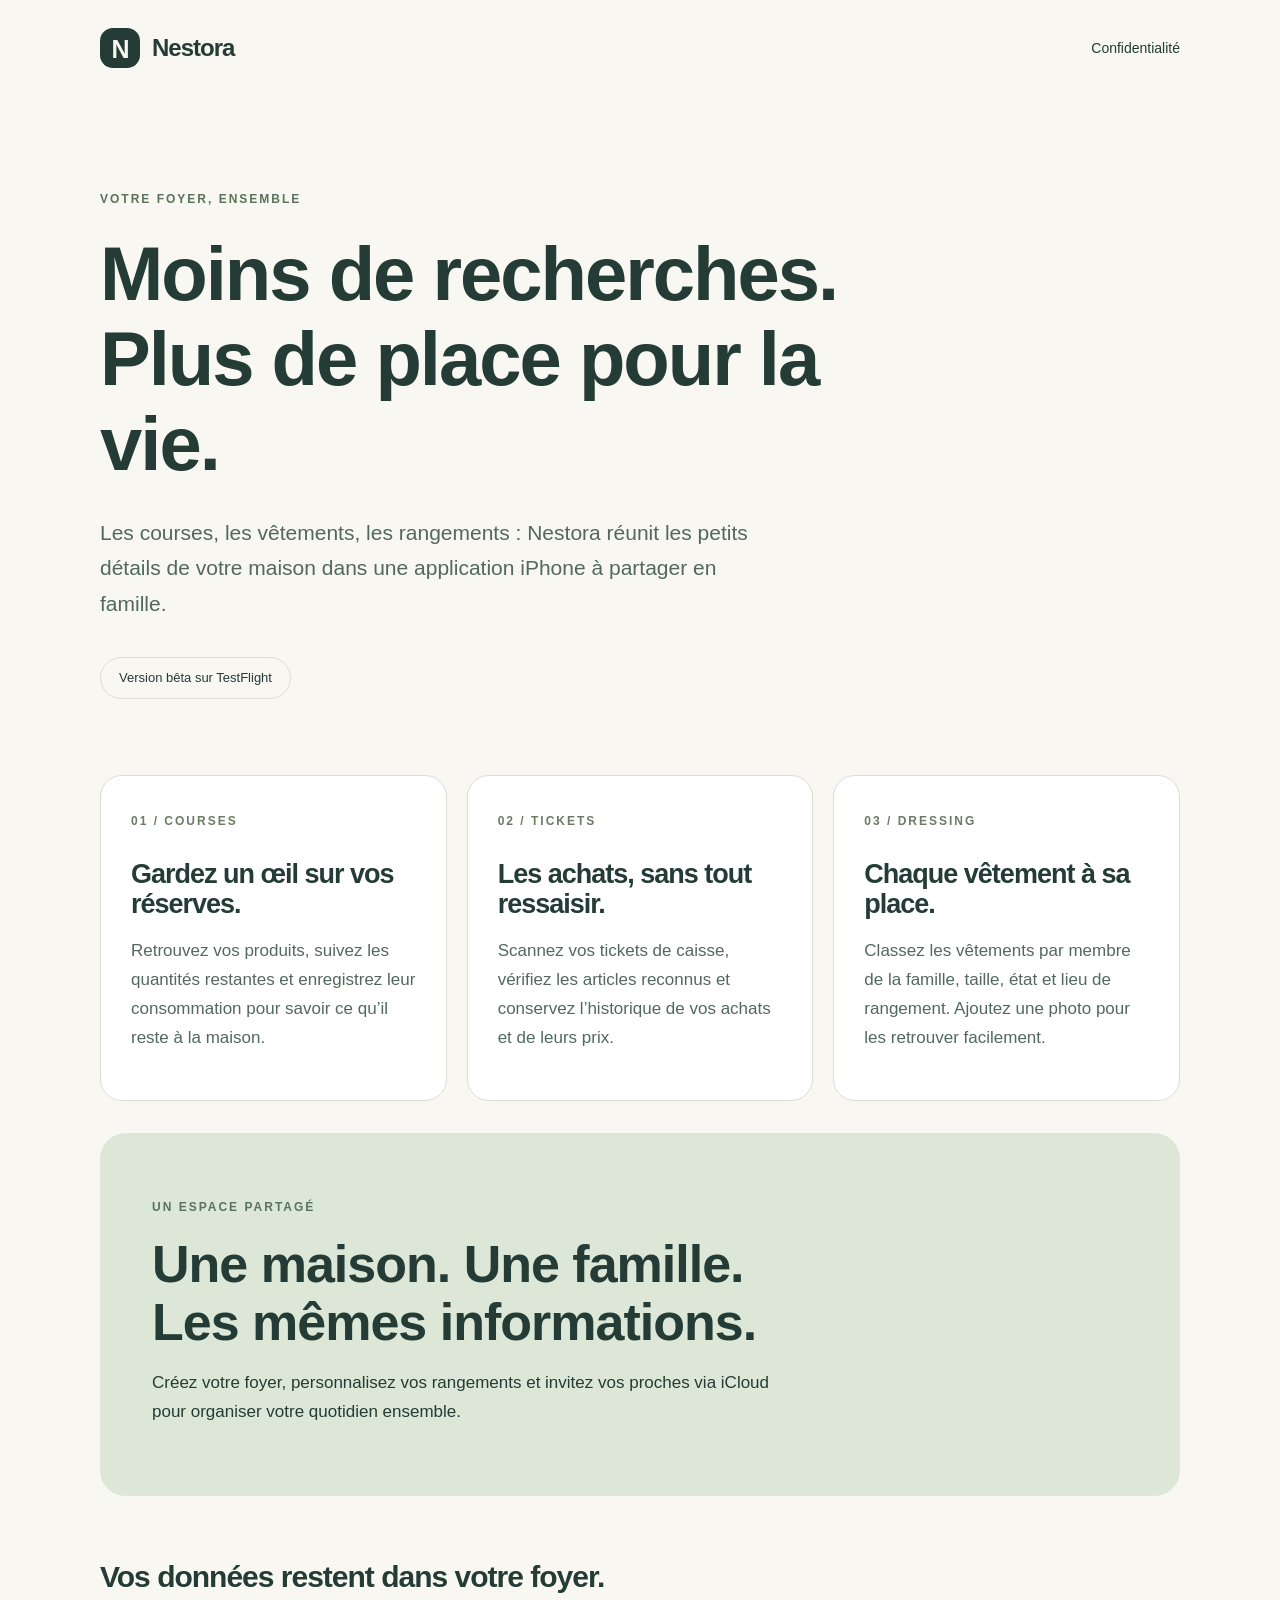
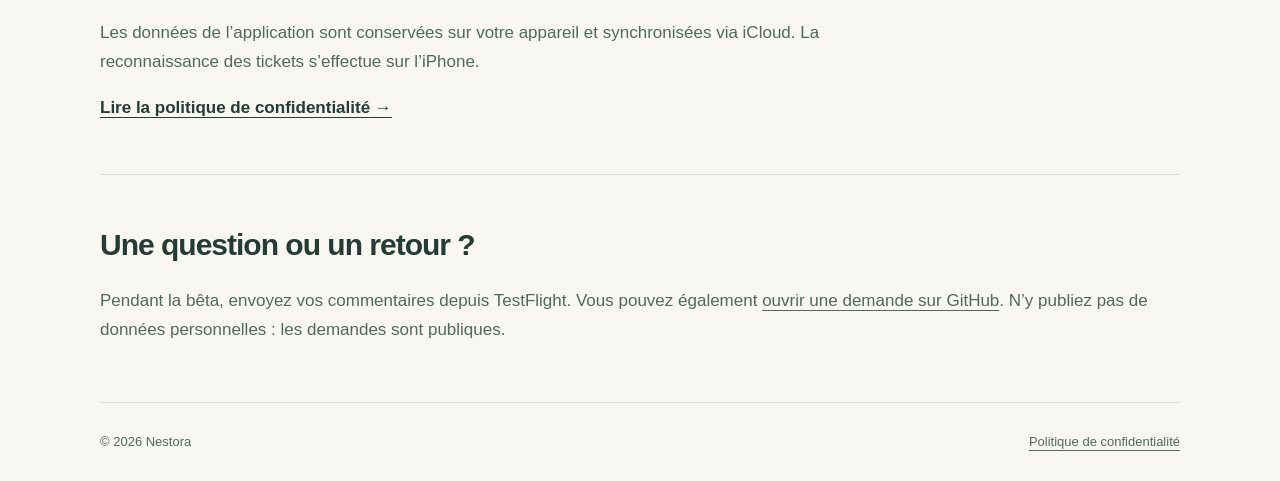
==== index.html @ a8746d40 "Create Nestora presentation and privacy pages" ====
<!doctype html>
<html lang="fr">
<head>
  <meta charset="utf-8">
  <meta name="viewport" content="width=device-width, initial-scale=1">
  <meta name="description" content="Nestora, votre stock alimentaire et votre dressing familial réunis sur iPhone, avec partage via iCloud.">
  <title>Nestora — Un foyer bien organisé</title>
  <link rel="stylesheet" href="style.css">
</head>
<body>
  <header class="wrap"><a class="brand" href="./" aria-label="Nestora, accueil"><span class="logo" aria-hidden="true">N</span>Nestora</a><nav aria-label="Navigation"><a href="privacy.html">Confidentialité</a></nav></header>
  <main class="wrap">
    <section class="hero">
      <p class="eyebrow">VOTRE FOYER, ENSEMBLE</p>
      <h1>Moins de recherches.<br>Plus de place pour la vie.</h1>
      <p class="intro">Les courses, les vêtements, les rangements : Nestora réunit les petits détails de votre maison dans une application iPhone à partager en famille.</p>
      <span class="badge">Version bêta sur TestFlight</span>
    </section>
    <section class="grid" aria-label="Fonctionnalités">
      <article><span class="number">01 / COURSES</span><h2>Gardez un œil sur vos réserves.</h2><p>Retrouvez vos produits, suivez les quantités restantes et enregistrez leur consommation pour savoir ce qu’il reste à la maison.</p></article>
      <article><span class="number">02 / TICKETS</span><h2>Les achats, sans tout ressaisir.</h2><p>Scannez vos tickets de caisse, vérifiez les articles reconnus et conservez l’historique de vos achats et de leurs prix.</p></article>
      <article><span class="number">03 / DRESSING</span><h2>Chaque vêtement à sa place.</h2><p>Classez les vêtements par membre de la famille, taille, état et lieu de rangement. Ajoutez une photo pour les retrouver facilement.</p></article>
    </section>
    <section class="family"><p class="eyebrow">UN ESPACE PARTAGÉ</p><h2>Une maison. Une famille.<br>Les mêmes informations.</h2><p>Créez votre foyer, personnalisez vos rangements et invitez vos proches via iCloud pour organiser votre quotidien ensemble.</p></section>
    <section class="trust"><h2>Vos données restent dans votre foyer.</h2><p>Les données de l’application sont conservées sur votre appareil et synchronisées via iCloud. La reconnaissance des tickets s’effectue sur l’iPhone.</p><a class="text-link" href="privacy.html">Lire la politique de confidentialité →</a></section>
    <section class="contact" id="contact"><h2>Une question ou un retour ?</h2><p>Pendant la bêta, envoyez vos commentaires depuis TestFlight. Vous pouvez également <a href="https://github.com/mtaieb/nestora-site/issues">ouvrir une demande sur GitHub</a>. N’y publiez pas de données personnelles : les demandes sont publiques.</p></section>
  </main>
  <footer class="wrap"><span>© 2026 Nestora</span><a href="privacy.html">Politique de confidentialité</a></footer>
</body>
</html>
---- style.css ----
:root{color-scheme:light;--ink:#243c35;--muted:#53685f;--paper:#f8f7f1;--green:#dce7d7;--line:#d9dfd4}*{box-sizing:border-box}body{margin:0;background:var(--paper);color:var(--ink);font:17px/1.7 -apple-system,BlinkMacSystemFont,"Segoe UI",sans-serif}a{color:inherit;text-underline-offset:4px}a:focus-visible{outline:3px solid #42684b;outline-offset:6px}.wrap{width:min(1080px,calc(100% - 48px));margin:auto}header{display:flex;align-items:center;justify-content:space-between;padding:28px 0}.brand{display:flex;align-items:center;gap:12px;font-size:24px;font-weight:700;text-decoration:none;letter-spacing:-1px}.logo{background:var(--ink);color:var(--paper);width:40px;height:40px;display:grid;place-items:center;border-radius:13px;font-size:25px}nav{font-size:14px}nav a{text-decoration:none}.hero{padding:80px 0 76px;max-width:850px}.eyebrow,.number{font-size:12px;letter-spacing:2px;font-weight:700}.eyebrow{color:#5a735b}h1,h2{line-height:1.12;letter-spacing:-2px;font-weight:600}h1{font-size:clamp(42px,6.4vw,76px);margin:22px 0 28px}h2{font-size:30px;letter-spacing:-1px}.intro{font-size:21px;max-width:680px;color:var(--muted)}.badge{display:inline-block;margin-top:14px;border:1px solid var(--line);border-radius:50px;padding:9px 18px;font-size:13px}.grid{display:grid;grid-template-columns:repeat(3,1fr);gap:20px}.grid article{padding:30px;background:#fff;border:1px solid var(--line);border-radius:22px}.number{color:#6c7c64}.grid h2{font-size:27px;margin:24px 0 18px}.grid p,.trust p,.contact p{color:var(--muted)}.family{background:var(--green);padding:52px;border-radius:26px;margin:32px 0 64px}.family h2{font-size:clamp(34px,4.5vw,52px);margin:18px 0}.family p:last-child{max-width:650px}.trust{max-width:750px;padding:0 0 52px}.text-link{font-weight:600}.contact{padding:28px 0 40px;border-top:1px solid var(--line)}footer{display:flex;justify-content:space-between;gap:20px;border-top:1px solid var(--line);padding:28px 0;font-size:13px;color:var(--muted)}.policy{max-width:800px;padding:45px 0 65px}.policy h1{font-size:clamp(38px,5vw,58px)}.policy h2{margin-top:38px;font-size:25px}.policy p,.policy li{color:var(--muted)}.policy .updated{font-size:14px}.policy .summary{padding:24px;background:var(--green);border-radius:18px}@media(max-width:720px){.wrap{width:calc(100% - 36px)}header{padding:20px 0}.hero{padding:42px 0}.intro{font-size:19px}.grid{grid-template-columns:1fr}.grid article{padding:26px}.family{padding:30px;margin-bottom:44px}footer{flex-direction:column;gap:8px}nav{font-size:12px}}
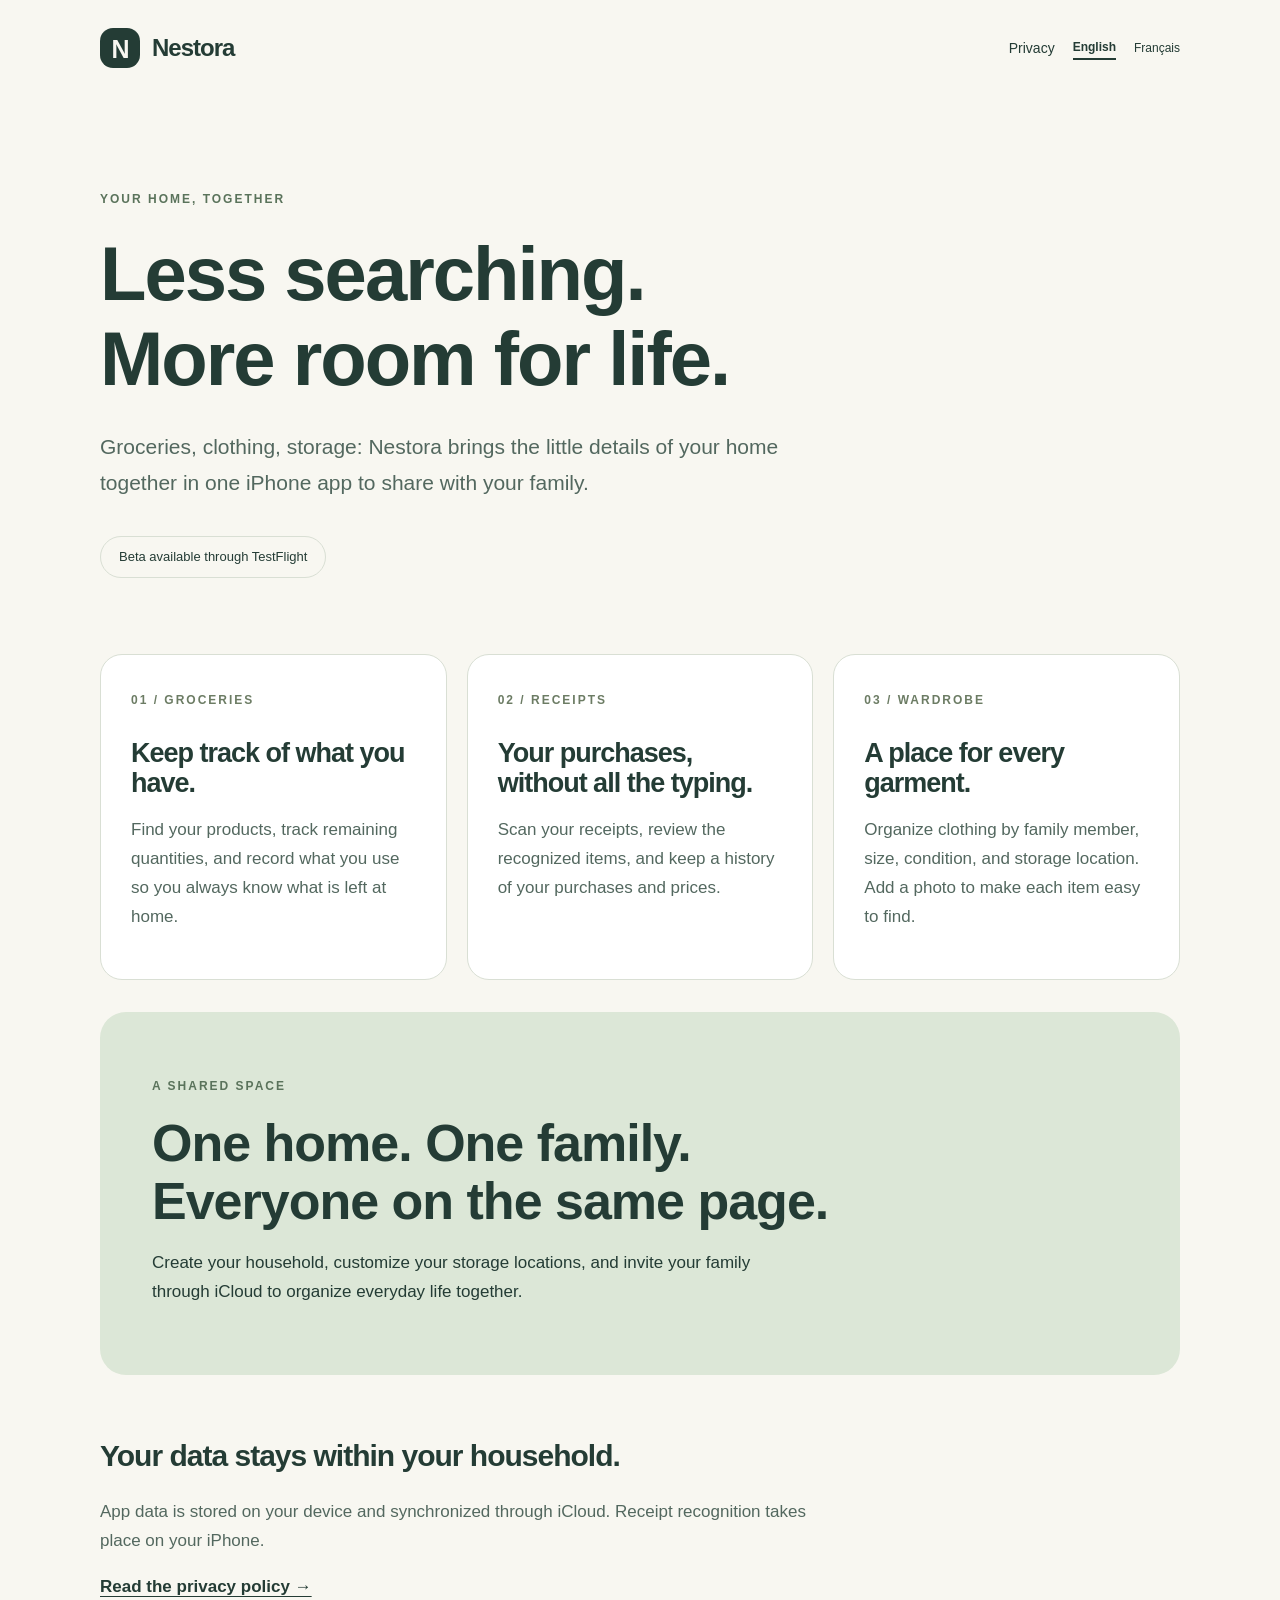
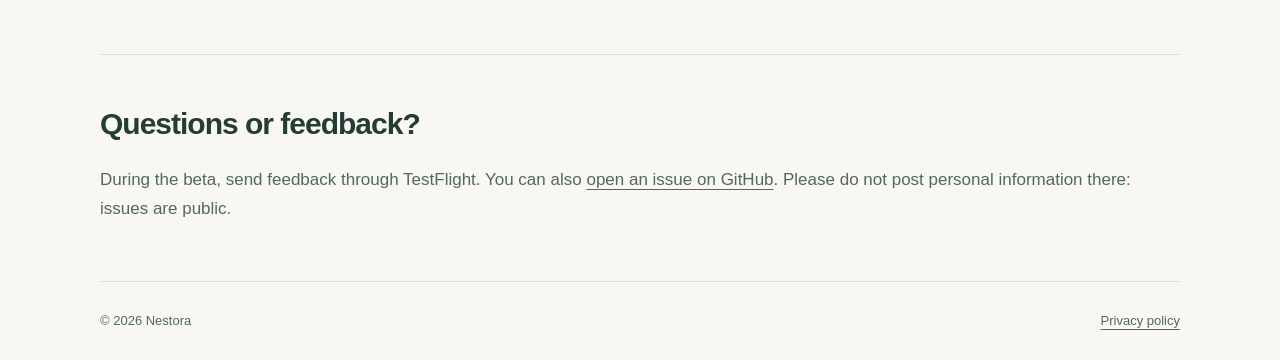
==== commit 75b87766: "Default to English and add French translations" ====
--- a/index.html
+++ b/index.html
@@ -1,30 +1,30 @@
 <!doctype html>
-<html lang="fr">
+<html lang="en">
 <head>
   <meta charset="utf-8">
   <meta name="viewport" content="width=device-width, initial-scale=1">
-  <meta name="description" content="Nestora, votre stock alimentaire et votre dressing familial réunis sur iPhone, avec partage via iCloud.">
-  <title>Nestora — Un foyer bien organisé</title>
+  <meta name="description" content="Nestora brings your grocery inventory and family wardrobe together on iPhone, with sharing through iCloud.">
+  <title>Nestora — A well-organized home</title>
   <link rel="stylesheet" href="style.css">
 </head>
 <body>
-  <header class="wrap"><a class="brand" href="./" aria-label="Nestora, accueil"><span class="logo" aria-hidden="true">N</span>Nestora</a><nav aria-label="Navigation"><a href="privacy.html">Confidentialité</a></nav></header>
+  <header class="wrap"><a class="brand" href="./" aria-label="Nestora, home"><span class="logo" aria-hidden="true">N</span>Nestora</a><nav aria-label="Navigation"><a href="privacy.html">Privacy</a><span class="language current" aria-current="true" lang="en">English</span><a class="language" href="fr/index.html" lang="fr" hreflang="fr" aria-label="Passer en français">Français</a></nav></header>
   <main class="wrap">
     <section class="hero">
-      <p class="eyebrow">VOTRE FOYER, ENSEMBLE</p>
-      <h1>Moins de recherches.<br>Plus de place pour la vie.</h1>
-      <p class="intro">Les courses, les vêtements, les rangements : Nestora réunit les petits détails de votre maison dans une application iPhone à partager en famille.</p>
-      <span class="badge">Version bêta sur TestFlight</span>
+      <p class="eyebrow">YOUR HOME, TOGETHER</p>
+      <h1>Less searching.<br>More room for life.</h1>
+      <p class="intro">Groceries, clothing, storage: Nestora brings the little details of your home together in one iPhone app to share with your family.</p>
+      <span class="badge">Beta available through TestFlight</span>
     </section>
-    <section class="grid" aria-label="Fonctionnalités">
-      <article><span class="number">01 / COURSES</span><h2>Gardez un œil sur vos réserves.</h2><p>Retrouvez vos produits, suivez les quantités restantes et enregistrez leur consommation pour savoir ce qu’il reste à la maison.</p></article>
-      <article><span class="number">02 / TICKETS</span><h2>Les achats, sans tout ressaisir.</h2><p>Scannez vos tickets de caisse, vérifiez les articles reconnus et conservez l’historique de vos achats et de leurs prix.</p></article>
-      <article><span class="number">03 / DRESSING</span><h2>Chaque vêtement à sa place.</h2><p>Classez les vêtements par membre de la famille, taille, état et lieu de rangement. Ajoutez une photo pour les retrouver facilement.</p></article>
+    <section class="grid" aria-label="Features">
+      <article><span class="number">01 / GROCERIES</span><h2>Keep track of what you have.</h2><p>Find your products, track remaining quantities, and record what you use so you always know what is left at home.</p></article>
+      <article><span class="number">02 / RECEIPTS</span><h2>Your purchases, without all the typing.</h2><p>Scan your receipts, review the recognized items, and keep a history of your purchases and prices.</p></article>
+      <article><span class="number">03 / WARDROBE</span><h2>A place for every garment.</h2><p>Organize clothing by family member, size, condition, and storage location. Add a photo to make each item easy to find.</p></article>
     </section>
-    <section class="family"><p class="eyebrow">UN ESPACE PARTAGÉ</p><h2>Une maison. Une famille.<br>Les mêmes informations.</h2><p>Créez votre foyer, personnalisez vos rangements et invitez vos proches via iCloud pour organiser votre quotidien ensemble.</p></section>
-    <section class="trust"><h2>Vos données restent dans votre foyer.</h2><p>Les données de l’application sont conservées sur votre appareil et synchronisées via iCloud. La reconnaissance des tickets s’effectue sur l’iPhone.</p><a class="text-link" href="privacy.html">Lire la politique de confidentialité →</a></section>
-    <section class="contact" id="contact"><h2>Une question ou un retour ?</h2><p>Pendant la bêta, envoyez vos commentaires depuis TestFlight. Vous pouvez également <a href="https://github.com/mtaieb/nestora-site/issues">ouvrir une demande sur GitHub</a>. N’y publiez pas de données personnelles : les demandes sont publiques.</p></section>
+    <section class="family"><p class="eyebrow">A SHARED SPACE</p><h2>One home. One family.<br>Everyone on the same page.</h2><p>Create your household, customize your storage locations, and invite your family through iCloud to organize everyday life together.</p></section>
+    <section class="trust"><h2>Your data stays within your household.</h2><p>App data is stored on your device and synchronized through iCloud. Receipt recognition takes place on your iPhone.</p><a class="text-link" href="privacy.html">Read the privacy policy →</a></section>
+    <section class="contact" id="contact"><h2>Questions or feedback?</h2><p>During the beta, send feedback through TestFlight. You can also <a href="https://github.com/mtaieb/nestora-site/issues">open an issue on GitHub</a>. Please do not post personal information there: issues are public.</p></section>
   </main>
-  <footer class="wrap"><span>© 2026 Nestora</span><a href="privacy.html">Politique de confidentialité</a></footer>
+  <footer class="wrap"><span>© 2026 Nestora</span><a href="privacy.html">Privacy policy</a></footer>
 </body>
 </html>
--- a/style.css
+++ b/style.css
@@ -1 +1,3 @@
 :root{color-scheme:light;--ink:#243c35;--muted:#53685f;--paper:#f8f7f1;--green:#dce7d7;--line:#d9dfd4}*{box-sizing:border-box}body{margin:0;background:var(--paper);color:var(--ink);font:17px/1.7 -apple-system,BlinkMacSystemFont,"Segoe UI",sans-serif}a{color:inherit;text-underline-offset:4px}a:focus-visible{outline:3px solid #42684b;outline-offset:6px}.wrap{width:min(1080px,calc(100% - 48px));margin:auto}header{display:flex;align-items:center;justify-content:space-between;padding:28px 0}.brand{display:flex;align-items:center;gap:12px;font-size:24px;font-weight:700;text-decoration:none;letter-spacing:-1px}.logo{background:var(--ink);color:var(--paper);width:40px;height:40px;display:grid;place-items:center;border-radius:13px;font-size:25px}nav{font-size:14px}nav a{text-decoration:none}.hero{padding:80px 0 76px;max-width:850px}.eyebrow,.number{font-size:12px;letter-spacing:2px;font-weight:700}.eyebrow{color:#5a735b}h1,h2{line-height:1.12;letter-spacing:-2px;font-weight:600}h1{font-size:clamp(42px,6.4vw,76px);margin:22px 0 28px}h2{font-size:30px;letter-spacing:-1px}.intro{font-size:21px;max-width:680px;color:var(--muted)}.badge{display:inline-block;margin-top:14px;border:1px solid var(--line);border-radius:50px;padding:9px 18px;font-size:13px}.grid{display:grid;grid-template-columns:repeat(3,1fr);gap:20px}.grid article{padding:30px;background:#fff;border:1px solid var(--line);border-radius:22px}.number{color:#6c7c64}.grid h2{font-size:27px;margin:24px 0 18px}.grid p,.trust p,.contact p{color:var(--muted)}.family{background:var(--green);padding:52px;border-radius:26px;margin:32px 0 64px}.family h2{font-size:clamp(34px,4.5vw,52px);margin:18px 0}.family p:last-child{max-width:650px}.trust{max-width:750px;padding:0 0 52px}.text-link{font-weight:600}.contact{padding:28px 0 40px;border-top:1px solid var(--line)}footer{display:flex;justify-content:space-between;gap:20px;border-top:1px solid var(--line);padding:28px 0;font-size:13px;color:var(--muted)}.policy{max-width:800px;padding:45px 0 65px}.policy h1{font-size:clamp(38px,5vw,58px)}.policy h2{margin-top:38px;font-size:25px}.policy p,.policy li{color:var(--muted)}.policy .updated{font-size:14px}.policy .summary{padding:24px;background:var(--green);border-radius:18px}@media(max-width:720px){.wrap{width:calc(100% - 36px)}header{padding:20px 0}.hero{padding:42px 0}.intro{font-size:19px}.grid{grid-template-columns:1fr}.grid article{padding:26px}.family{padding:30px;margin-bottom:44px}footer{flex-direction:column;gap:8px}nav{font-size:12px}}
+
+nav{display:flex;align-items:center;gap:18px;flex-wrap:wrap;justify-content:flex-end}.language{font-size:12px}.current{font-weight:700;border-bottom:2px solid var(--ink)}@media(max-width:480px){header{gap:16px}nav{gap:10px;max-width:190px}}
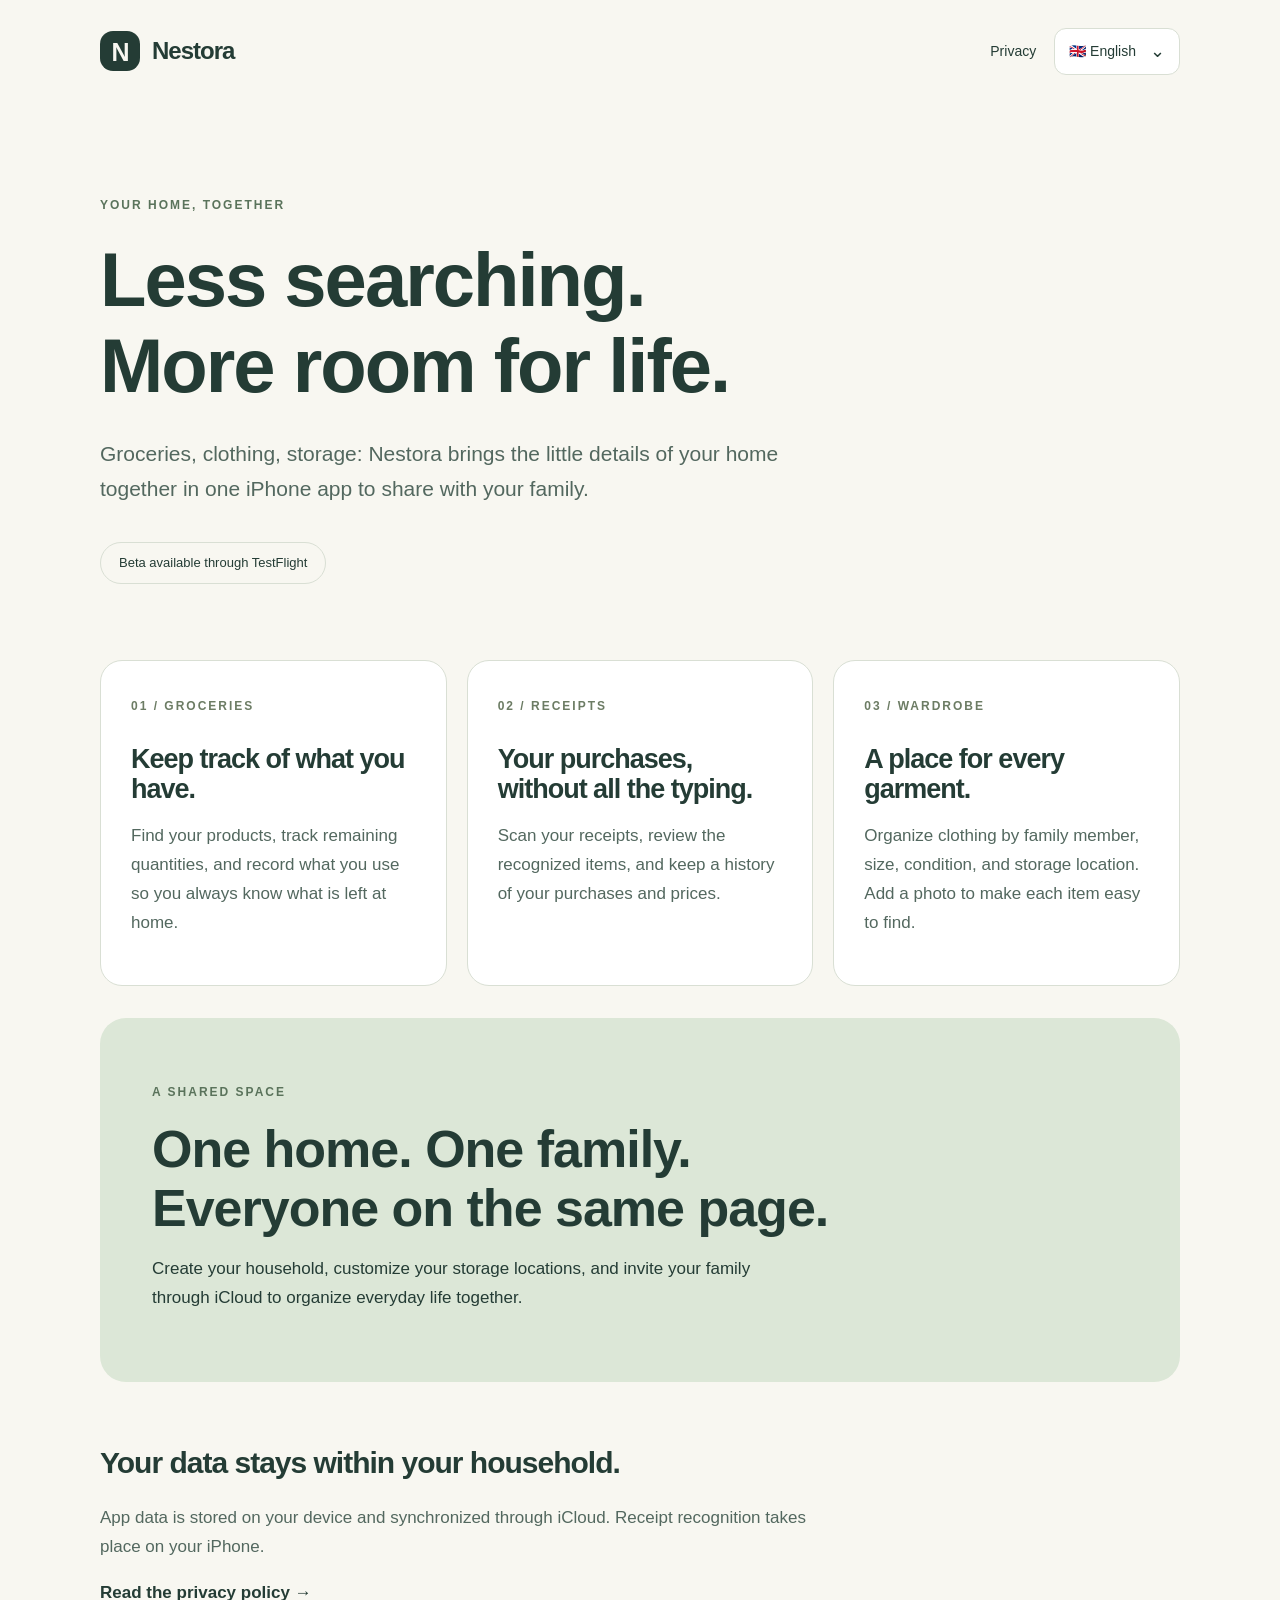
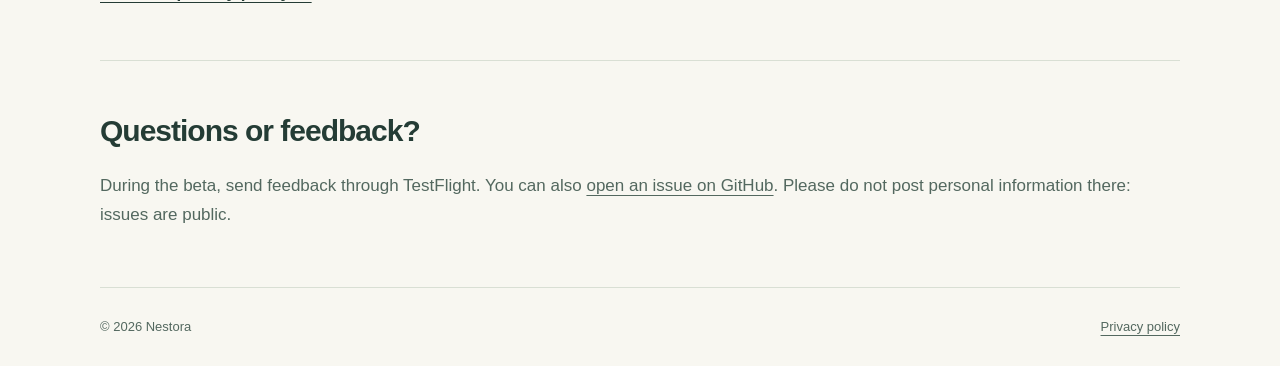
==== commit 473749ed: "Add flag dropdown for language selection" ====
--- a/index.html
+++ b/index.html
@@ -8,7 +8,7 @@
   <link rel="stylesheet" href="style.css">
 </head>
 <body>
-  <header class="wrap"><a class="brand" href="./" aria-label="Nestora, home"><span class="logo" aria-hidden="true">N</span>Nestora</a><nav aria-label="Navigation"><a href="privacy.html">Privacy</a><span class="language current" aria-current="true" lang="en">English</span><a class="language" href="fr/index.html" lang="fr" hreflang="fr" aria-label="Passer en français">Français</a></nav></header>
+  <header class="wrap"><a class="brand" href="./" aria-label="Nestora, home"><span class="logo" aria-hidden="true">N</span>Nestora</a><nav aria-label="Navigation"><a href="privacy.html">Privacy</a><details class="language-picker"><summary aria-label="Choose language"><span>🇬🇧 English</span><span class="chevron" aria-hidden="true">⌄</span></summary><div class="language-options"><a href="index.html" lang="en" hreflang="en" aria-current="page"><span aria-hidden="true">🇬🇧</span> English<span class="check" aria-hidden="true">✓</span></a><a href="fr/index.html" lang="fr" hreflang="fr"><span aria-hidden="true">🇫🇷</span> Français<span class="check" aria-hidden="true"></span></a></div></details></nav></header>
   <main class="wrap">
     <section class="hero">
       <p class="eyebrow">YOUR HOME, TOGETHER</p>
--- a/style.css
+++ b/style.css
@@ -1,3 +1,15 @@
 :root{color-scheme:light;--ink:#243c35;--muted:#53685f;--paper:#f8f7f1;--green:#dce7d7;--line:#d9dfd4}*{box-sizing:border-box}body{margin:0;background:var(--paper);color:var(--ink);font:17px/1.7 -apple-system,BlinkMacSystemFont,"Segoe UI",sans-serif}a{color:inherit;text-underline-offset:4px}a:focus-visible{outline:3px solid #42684b;outline-offset:6px}.wrap{width:min(1080px,calc(100% - 48px));margin:auto}header{display:flex;align-items:center;justify-content:space-between;padding:28px 0}.brand{display:flex;align-items:center;gap:12px;font-size:24px;font-weight:700;text-decoration:none;letter-spacing:-1px}.logo{background:var(--ink);color:var(--paper);width:40px;height:40px;display:grid;place-items:center;border-radius:13px;font-size:25px}nav{font-size:14px}nav a{text-decoration:none}.hero{padding:80px 0 76px;max-width:850px}.eyebrow,.number{font-size:12px;letter-spacing:2px;font-weight:700}.eyebrow{color:#5a735b}h1,h2{line-height:1.12;letter-spacing:-2px;font-weight:600}h1{font-size:clamp(42px,6.4vw,76px);margin:22px 0 28px}h2{font-size:30px;letter-spacing:-1px}.intro{font-size:21px;max-width:680px;color:var(--muted)}.badge{display:inline-block;margin-top:14px;border:1px solid var(--line);border-radius:50px;padding:9px 18px;font-size:13px}.grid{display:grid;grid-template-columns:repeat(3,1fr);gap:20px}.grid article{padding:30px;background:#fff;border:1px solid var(--line);border-radius:22px}.number{color:#6c7c64}.grid h2{font-size:27px;margin:24px 0 18px}.grid p,.trust p,.contact p{color:var(--muted)}.family{background:var(--green);padding:52px;border-radius:26px;margin:32px 0 64px}.family h2{font-size:clamp(34px,4.5vw,52px);margin:18px 0}.family p:last-child{max-width:650px}.trust{max-width:750px;padding:0 0 52px}.text-link{font-weight:600}.contact{padding:28px 0 40px;border-top:1px solid var(--line)}footer{display:flex;justify-content:space-between;gap:20px;border-top:1px solid var(--line);padding:28px 0;font-size:13px;color:var(--muted)}.policy{max-width:800px;padding:45px 0 65px}.policy h1{font-size:clamp(38px,5vw,58px)}.policy h2{margin-top:38px;font-size:25px}.policy p,.policy li{color:var(--muted)}.policy .updated{font-size:14px}.policy .summary{padding:24px;background:var(--green);border-radius:18px}@media(max-width:720px){.wrap{width:calc(100% - 36px)}header{padding:20px 0}.hero{padding:42px 0}.intro{font-size:19px}.grid{grid-template-columns:1fr}.grid article{padding:26px}.family{padding:30px;margin-bottom:44px}footer{flex-direction:column;gap:8px}nav{font-size:12px}}
 
-nav{display:flex;align-items:center;gap:18px;flex-wrap:wrap;justify-content:flex-end}.language{font-size:12px}.current{font-weight:700;border-bottom:2px solid var(--ink)}@media(max-width:480px){header{gap:16px}nav{gap:10px;max-width:190px}}
+nav{display:flex;align-items:center;gap:18px;flex-wrap:wrap;justify-content:flex-end}
+.language-picker{position:relative;font-size:14px;letter-spacing:0;line-height:1.5}
+.language-picker summary{display:flex;align-items:center;gap:14px;min-height:44px;padding:9px 14px;border:1px solid var(--line);border-radius:12px;background:#fff;cursor:pointer;list-style:none;user-select:none}
+.language-picker summary::-webkit-details-marker{display:none}
+.language-picker summary:hover{background:var(--green)}
+.language-picker summary:focus-visible{outline:3px solid #42684b;outline-offset:3px}
+.chevron{font-size:18px;transition:transform .15s}
+.language-picker[open] .chevron{transform:rotate(180deg)}
+.language-options{position:absolute;right:0;top:calc(100% + 8px);z-index:10;width:180px;padding:6px;background:#fff;border:1px solid var(--line);border-radius:14px;box-shadow:0 12px 28px #243c3518}
+.language-options a{display:flex;align-items:center;gap:10px;min-height:44px;padding:10px;border-radius:9px}
+.language-options a:hover,.language-options a[aria-current="page"]{background:var(--green)}
+.check{margin-left:auto;font-weight:700}
+@media(max-width:480px){header{gap:16px}nav{gap:10px;max-width:190px}.language-picker{font-size:13px}}
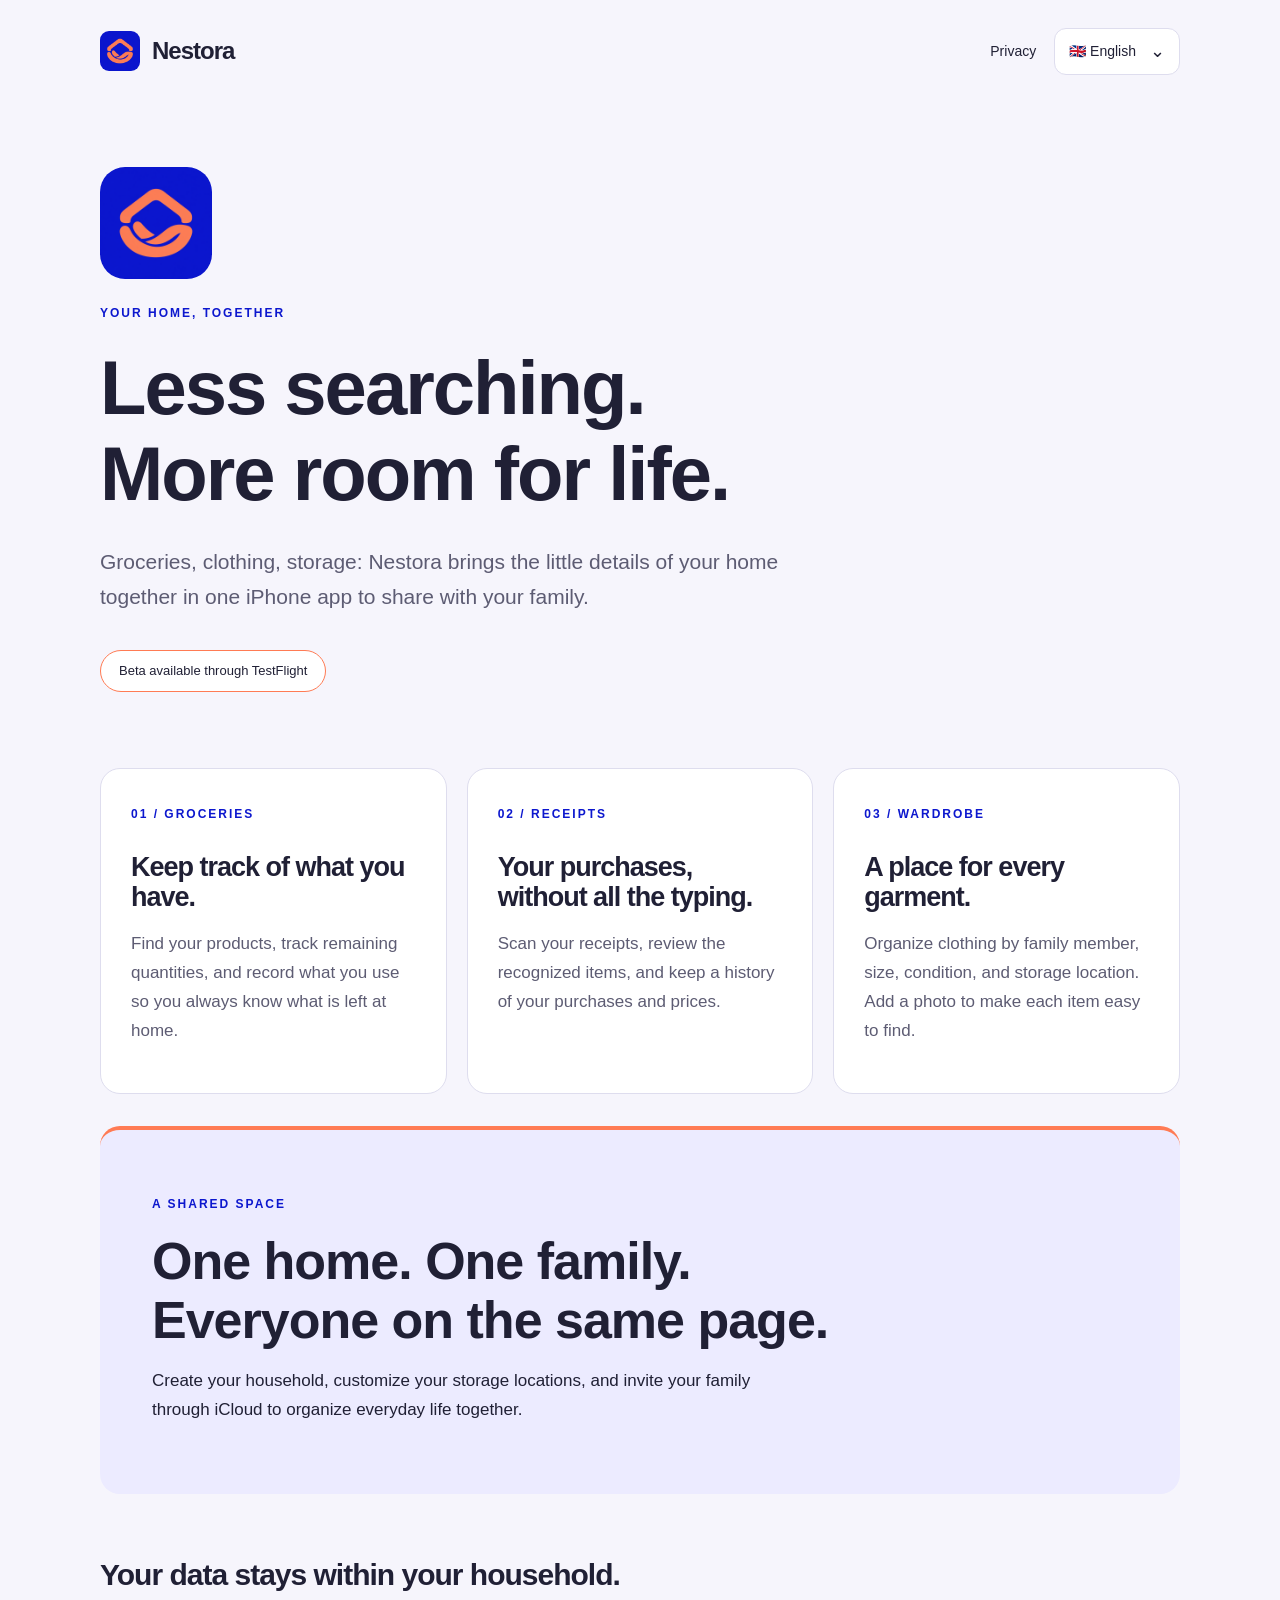
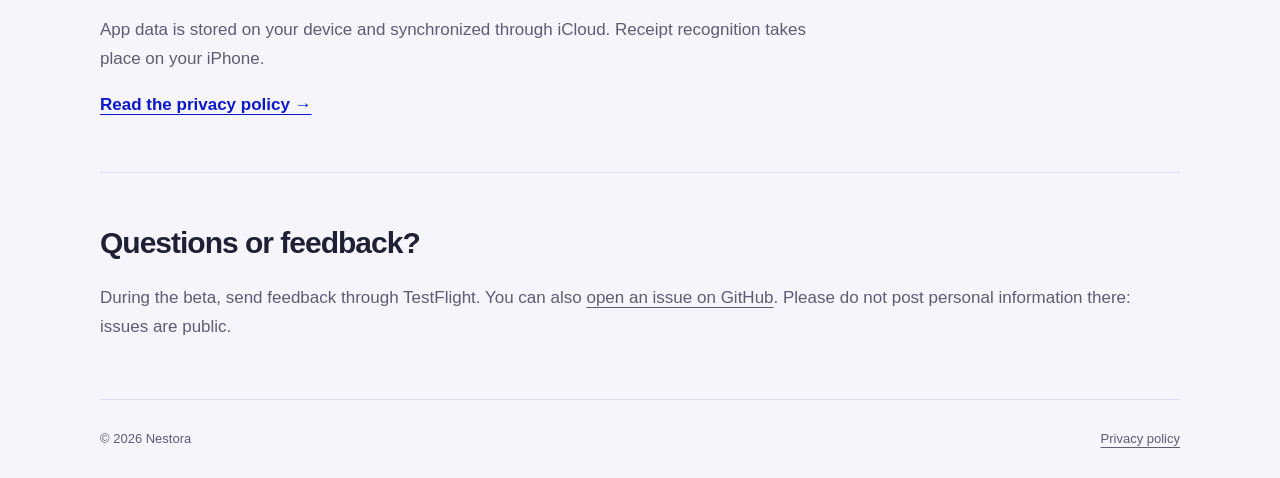
==== commit 74a790d4: "Apply Nestora branding and shared website design system" ====
--- a/index.html
+++ b/index.html
@@ -6,11 +6,15 @@
   <meta name="description" content="Nestora brings your grocery inventory and family wardrobe together on iPhone, with sharing through iCloud.">
   <title>Nestora — A well-organized home</title>
   <link rel="stylesheet" href="style.css">
+  <meta name="theme-color" content="#0c17ce">
+  <link rel="icon" type="image/png" sizes="32x32" href="assets/favicon-32.png">
+  <link rel="apple-touch-icon" sizes="180x180" href="assets/apple-touch-icon.png">
 </head>
 <body>
-  <header class="wrap"><a class="brand" href="./" aria-label="Nestora, home"><span class="logo" aria-hidden="true">N</span>Nestora</a><nav aria-label="Navigation"><a href="privacy.html">Privacy</a><details class="language-picker"><summary aria-label="Choose language"><span>🇬🇧 English</span><span class="chevron" aria-hidden="true">⌄</span></summary><div class="language-options"><a href="index.html" lang="en" hreflang="en" aria-current="page"><span aria-hidden="true">🇬🇧</span> English<span class="check" aria-hidden="true">✓</span></a><a href="fr/index.html" lang="fr" hreflang="fr"><span aria-hidden="true">🇫🇷</span> Français<span class="check" aria-hidden="true"></span></a></div></details></nav></header>
+  <header class="wrap"><a class="brand" href="./" aria-label="Nestora, home"><img class="logo" src="assets/nestora-icon.png" width="40" height="40" alt="">Nestora</a><nav aria-label="Navigation"><a href="privacy.html">Privacy</a><details class="language-picker"><summary aria-label="Choose language"><span>🇬🇧 English</span><span class="chevron" aria-hidden="true">⌄</span></summary><div class="language-options"><a href="index.html" lang="en" hreflang="en" aria-current="page"><span aria-hidden="true">🇬🇧</span> English<span class="check" aria-hidden="true">✓</span></a><a href="fr/index.html" lang="fr" hreflang="fr"><span aria-hidden="true">🇫🇷</span> Français<span class="check" aria-hidden="true"></span></a></div></details></nav></header>
   <main class="wrap">
     <section class="hero">
+      <img class="hero-icon" src="assets/nestora-icon.png" width="112" height="112" alt="">
       <p class="eyebrow">YOUR HOME, TOGETHER</p>
       <h1>Less searching.<br>More room for life.</h1>
       <p class="intro">Groceries, clothing, storage: Nestora brings the little details of your home together in one iPhone app to share with your family.</p>
--- a/style.css
+++ b/style.css
@@ -1,15 +1,84 @@
-:root{color-scheme:light;--ink:#243c35;--muted:#53685f;--paper:#f8f7f1;--green:#dce7d7;--line:#d9dfd4}*{box-sizing:border-box}body{margin:0;background:var(--paper);color:var(--ink);font:17px/1.7 -apple-system,BlinkMacSystemFont,"Segoe UI",sans-serif}a{color:inherit;text-underline-offset:4px}a:focus-visible{outline:3px solid #42684b;outline-offset:6px}.wrap{width:min(1080px,calc(100% - 48px));margin:auto}header{display:flex;align-items:center;justify-content:space-between;padding:28px 0}.brand{display:flex;align-items:center;gap:12px;font-size:24px;font-weight:700;text-decoration:none;letter-spacing:-1px}.logo{background:var(--ink);color:var(--paper);width:40px;height:40px;display:grid;place-items:center;border-radius:13px;font-size:25px}nav{font-size:14px}nav a{text-decoration:none}.hero{padding:80px 0 76px;max-width:850px}.eyebrow,.number{font-size:12px;letter-spacing:2px;font-weight:700}.eyebrow{color:#5a735b}h1,h2{line-height:1.12;letter-spacing:-2px;font-weight:600}h1{font-size:clamp(42px,6.4vw,76px);margin:22px 0 28px}h2{font-size:30px;letter-spacing:-1px}.intro{font-size:21px;max-width:680px;color:var(--muted)}.badge{display:inline-block;margin-top:14px;border:1px solid var(--line);border-radius:50px;padding:9px 18px;font-size:13px}.grid{display:grid;grid-template-columns:repeat(3,1fr);gap:20px}.grid article{padding:30px;background:#fff;border:1px solid var(--line);border-radius:22px}.number{color:#6c7c64}.grid h2{font-size:27px;margin:24px 0 18px}.grid p,.trust p,.contact p{color:var(--muted)}.family{background:var(--green);padding:52px;border-radius:26px;margin:32px 0 64px}.family h2{font-size:clamp(34px,4.5vw,52px);margin:18px 0}.family p:last-child{max-width:650px}.trust{max-width:750px;padding:0 0 52px}.text-link{font-weight:600}.contact{padding:28px 0 40px;border-top:1px solid var(--line)}footer{display:flex;justify-content:space-between;gap:20px;border-top:1px solid var(--line);padding:28px 0;font-size:13px;color:var(--muted)}.policy{max-width:800px;padding:45px 0 65px}.policy h1{font-size:clamp(38px,5vw,58px)}.policy h2{margin-top:38px;font-size:25px}.policy p,.policy li{color:var(--muted)}.policy .updated{font-size:14px}.policy .summary{padding:24px;background:var(--green);border-radius:18px}@media(max-width:720px){.wrap{width:calc(100% - 36px)}header{padding:20px 0}.hero{padding:42px 0}.intro{font-size:19px}.grid{grid-template-columns:1fr}.grid article{padding:26px}.family{padding:30px;margin-bottom:44px}footer{flex-direction:column;gap:8px}nav{font-size:12px}}
-
-nav{display:flex;align-items:center;gap:18px;flex-wrap:wrap;justify-content:flex-end}
-.language-picker{position:relative;font-size:14px;letter-spacing:0;line-height:1.5}
-.language-picker summary{display:flex;align-items:center;gap:14px;min-height:44px;padding:9px 14px;border:1px solid var(--line);border-radius:12px;background:#fff;cursor:pointer;list-style:none;user-select:none}
-.language-picker summary::-webkit-details-marker{display:none}
-.language-picker summary:hover{background:var(--green)}
-.language-picker summary:focus-visible{outline:3px solid #42684b;outline-offset:3px}
-.chevron{font-size:18px;transition:transform .15s}
-.language-picker[open] .chevron{transform:rotate(180deg)}
-.language-options{position:absolute;right:0;top:calc(100% + 8px);z-index:10;width:180px;padding:6px;background:#fff;border:1px solid var(--line);border-radius:14px;box-shadow:0 12px 28px #243c3518}
-.language-options a{display:flex;align-items:center;gap:10px;min-height:44px;padding:10px;border-radius:9px}
-.language-options a:hover,.language-options a[aria-current="page"]{background:var(--green)}
-.check{margin-left:auto;font-weight:700}
-@media(max-width:480px){header{gap:16px}nav{gap:10px;max-width:190px}.language-picker{font-size:13px}}
+/* Nestora tokens: keep aligned with DESIGN_SYSTEM.md and the iOS asset catalog. */
+:root {
+  color-scheme: light dark;
+  --indigo: #0c17ce;
+  --coral: #ff7b54;
+  --ink: #202035;
+  --muted: #5d5c73;
+  --paper: #f6f5fc;
+  --surface: #ffffff;
+  --soft-accent: #ecebff;
+  --line: #deddee;
+  --focus: var(--indigo);
+  --radius-card: 20px;
+  --space-small: 8px;
+  --space-medium: 16px;
+  --space-large: 24px;
+  --space-section: 32px;
+}
+* { box-sizing: border-box; }
+body { margin: 0; background: var(--paper); color: var(--ink); font: 17px/1.7 -apple-system, BlinkMacSystemFont, "Segoe UI", sans-serif; }
+a { color: inherit; text-underline-offset: 4px; }
+a:focus-visible { outline: 3px solid var(--focus); outline-offset: 6px; }
+.wrap { width: min(1080px, calc(100% - 48px)); margin: auto; }
+header { display: flex; align-items: center; justify-content: space-between; padding: 28px 0; }
+.brand { display: flex; align-items: center; gap: 12px; font-size: 24px; font-weight: 700; text-decoration: none; letter-spacing: -1px; }
+.logo { display: block; width: 40px; height: 40px; border-radius: 9px; }
+nav { display: flex; align-items: center; gap: 18px; flex-wrap: wrap; justify-content: flex-end; font-size: 14px; }
+nav a { text-decoration: none; }
+.hero { padding: 64px 0 76px; max-width: 850px; }
+.hero-icon { display: block; width: 112px; height: 112px; border-radius: 25px; margin-bottom: var(--space-large); }
+.eyebrow, .number { font-size: 12px; letter-spacing: 2px; font-weight: 700; color: var(--indigo); }
+h1, h2 { line-height: 1.12; letter-spacing: -2px; font-weight: 600; }
+h1 { font-size: clamp(42px, 6.4vw, 76px); margin: 22px 0 28px; }
+h2 { font-size: 30px; letter-spacing: -1px; }
+.intro { font-size: 21px; max-width: 680px; color: var(--muted); }
+.badge { display: inline-block; margin-top: 14px; border: 1px solid var(--coral); background: var(--surface); border-radius: 50px; padding: 9px 18px; font-size: 13px; }
+.grid { display: grid; grid-template-columns: repeat(3, 1fr); gap: 20px; }
+.grid article { padding: 30px; background: var(--surface); border: 1px solid var(--line); border-radius: var(--radius-card); }
+.grid h2 { font-size: 27px; margin: 24px 0 18px; }
+.grid p, .trust p, .contact p { color: var(--muted); }
+.family { background: var(--soft-accent); padding: 52px; border-radius: var(--radius-card); margin: 32px 0 64px; border-top: 4px solid var(--coral); }
+.family h2 { font-size: clamp(34px, 4.5vw, 52px); margin: 18px 0; }
+.family p:last-child { max-width: 650px; }
+.trust { max-width: 750px; padding: 0 0 52px; }
+.text-link { font-weight: 600; color: var(--indigo); }
+.contact { padding: 28px 0 40px; border-top: 1px solid var(--line); }
+footer { display: flex; justify-content: space-between; gap: 20px; border-top: 1px solid var(--line); padding: 28px 0; font-size: 13px; color: var(--muted); }
+.policy { max-width: 800px; padding: 45px 0 65px; }
+.policy h1 { font-size: clamp(38px, 5vw, 58px); }
+.policy h2 { margin-top: 38px; font-size: 25px; }
+.policy p, .policy li { color: var(--muted); }
+.policy .updated { font-size: 14px; }
+.policy .summary { padding: var(--space-large); background: var(--soft-accent); border-radius: var(--radius-card); }
+.language-picker { position: relative; font-size: 14px; letter-spacing: 0; line-height: 1.5; }
+.language-picker summary { display: flex; align-items: center; gap: 14px; min-height: 44px; padding: 9px 14px; border: 1px solid var(--line); border-radius: 12px; background: var(--surface); cursor: pointer; list-style: none; user-select: none; }
+.language-picker summary::-webkit-details-marker { display: none; }
+.language-picker summary:hover { background: var(--soft-accent); }
+.language-picker summary:focus-visible { outline: 3px solid var(--focus); outline-offset: 3px; }
+.chevron { font-size: 18px; transition: transform .15s; }
+.language-picker[open] .chevron { transform: rotate(180deg); }
+.language-options { position: absolute; right: 0; top: calc(100% + 8px); z-index: 10; width: 180px; padding: 6px; background: var(--surface); border: 1px solid var(--line); border-radius: 14px; box-shadow: 0 12px 28px #20203518; }
+.language-options a { display: flex; align-items: center; gap: 10px; min-height: 44px; padding: 10px; border-radius: 9px; }
+.language-options a:hover, .language-options a[aria-current="page"] { background: var(--soft-accent); }
+.check { margin-left: auto; font-weight: 700; }
+@media (prefers-color-scheme: dark) {
+  :root { --indigo: #aeafff; --coral: #ff9678; --ink: #f6f5fc; --muted: #b9b8ce; --paper: #131322; --surface: #202035; --soft-accent: #2b2a50; --line: #3e3d59; }
+}
+@media (prefers-reduced-motion: reduce) { .chevron { transition: none; } }
+@media (max-width: 720px) {
+  .wrap { width: calc(100% - 36px); }
+  header { padding: 20px 0; }
+  .hero { padding: 42px 0; }
+  .intro { font-size: 19px; }
+  .grid { grid-template-columns: 1fr; }
+  .grid article { padding: 26px; }
+  .family { padding: 30px; margin-bottom: 44px; }
+  footer { flex-direction: column; gap: 8px; }
+  nav { font-size: 12px; }
+}
+@media (max-width: 480px) {
+  header { gap: 16px; }
+  nav { gap: 10px; max-width: 190px; }
+  .language-picker { font-size: 13px; }
+}
